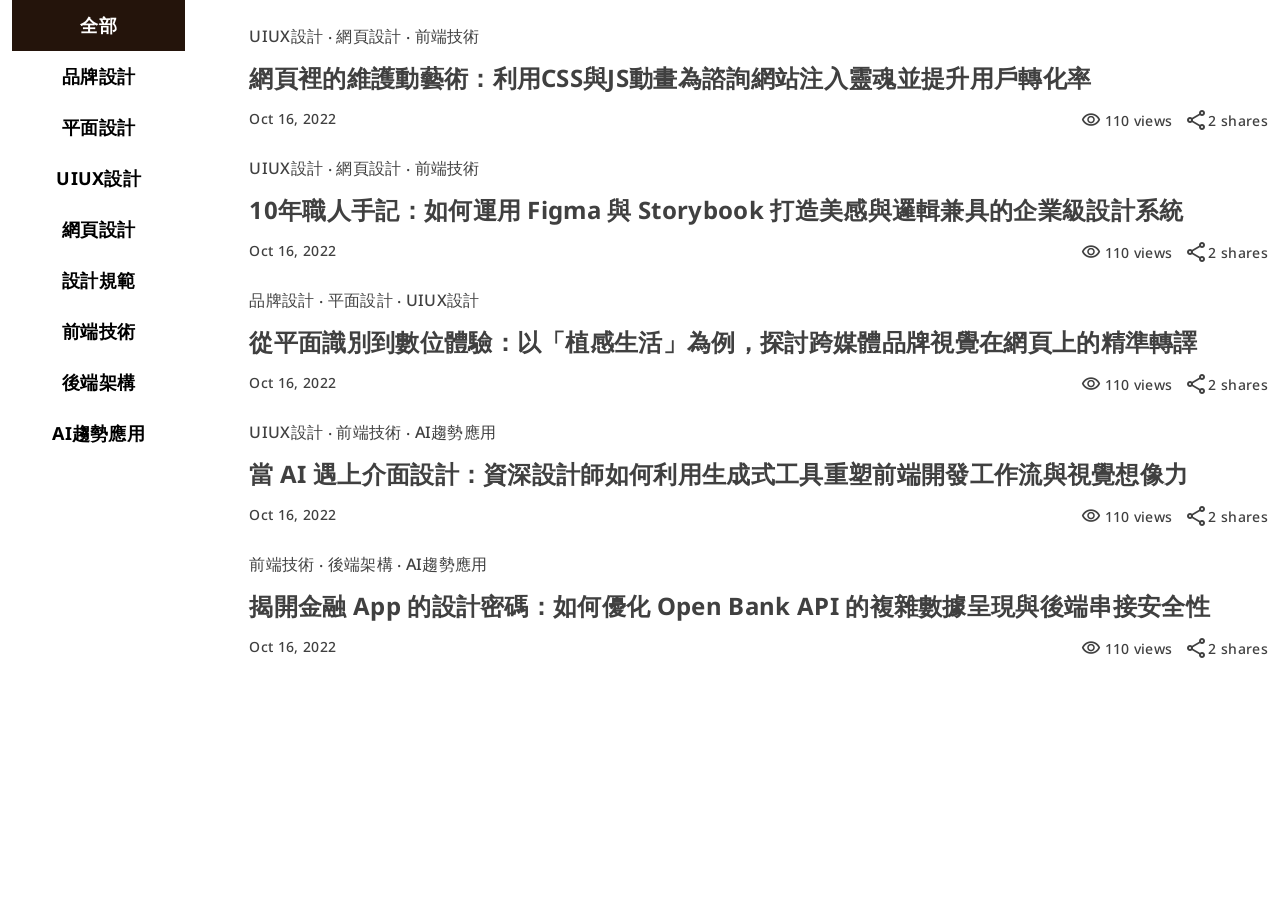
==== blog.html @ 9eb173ce "新增首頁" ====
<!DOCTYPE html>
<html lang="en">

<head>
    <meta charset="UTF-8">
    <meta name="viewport" content="width=device-width, initial-scale=1.0">
    <title>Document</title>
    <link rel="preconnect" href="https://fonts.googleapis.com">
    <link rel="preconnect" href="https://fonts.gstatic.com" crossorigin>
    <link href="https://fonts.googleapis.com/css2?family=Noto+Sans:ital,wght@0,100..900;1,100..900&display=swap"
        rel="stylesheet">
    <link rel="stylesheet"
        href="https://fonts.googleapis.com/css2?family=Material+Symbols+Outlined:opsz,wght,FILL,GRAD@20..48,100..700,0..1,-50..200" />

    <link rel="stylesheet" href="css/reset.css">
    <link rel="stylesheet" href="css/base.css">
    <link rel="stylesheet" href="css/blog.css">
</head>

<body>
    <div class="container">
        <div class="d-flex gap-24">
            <!-- 導覽列 -->
            <div class="col-2">
                <nav class="pr-16">
                    <ul class="heading-xxs">
                        <li class="tab-item active"><a class="tab-link" href="#">全部</a></li>
                        <li class="tab-item"><a class="tab-link" href="#">品牌設計</a></li>
                        <li class="tab-item"><a class="tab-link" href="#">平面設計</a></li>
                        <li class="tab-item"><a class="tab-link" href="#">UIUX設計</a></li>
                        <li class="tab-item"><a class="tab-link" href="#">網頁設計</a></li>
                        <li class="tab-item"><a class="tab-link" href="#">設計規範</a></li>
                        <li class="tab-item"><a class="tab-link" href="#">前端技術</a></li>
                        <li class="tab-item"><a class="tab-link" href="#">後端架構</a></li>
                        <li class="tab-item"><a class="tab-link" href="#">AI趨勢應用</a></li>
                    </ul>
                </nav>
            </div>
            <!--  -->
            <div class="col-10">
                <ul>
                    <li>
                        <a href="#" class="d-flex gap-24 mt-24">
                            <div class="card-pic">
                                <img src="https://github.com/hexschool/2022-web-layout-training/blob/main/2026-web-camp/blog_1.png?raw=true"
                                    alt="">
                            </div>
                            <div class="card-content">
                                <p class="paragraph-md">
                                    <span>UIUX設計</span>
                                    <span>‧</span>
                                    <span>網頁設計</span>
                                    <span>‧</span>
                                    <span>前端技術</span>
                                </p>
                                <h2 class="heading-sm">
                                    網頁裡的維護動藝術：利用CSS與JS動畫為諮詢網站注入靈魂並提升用戶轉化率
                                </h2>
                                <div class="d-flex paragraph-sm">
                                    <time datetime="2022-10-16">Oct 16, 2022</time>
                                    <div class="d-flex ml-auto gap-12">
                                        <!-- visbility icon -->
                                        <div class="d-flex align-items-center">
                                            <span class="material-symbols-outlined text-20 mr-4">
                                                visibility
                                            </span>
                                            <span>110 views</span>
                                        </div>
                                        <!-- share icon -->
                                        <div class="d-flex align-items-center">
                                            <span class="material-symbols-outlined">
                                                share
                                            </span>
                                            <span>2 shares</span>
                                        </div>
                                    </div>
                                </div>

                            </div>
                        </a>
                    </li>
                    <li>
                        <a href="#" class="d-flex gap-24 mt-24">
                            <div class="card-pic">
                                <img src="https://github.com/hexschool/2022-web-layout-training/blob/main/2026-web-camp/blog_2.png?raw=true"
                                    alt="">
                            </div>
                            <div class="card-content">
                                <p class="paragraph-md">
                                    <span>UIUX設計</span>
                                    <span>‧</span>
                                    <span>網頁設計</span>
                                    <span>‧</span>
                                    <span>前端技術</span>
                                </p>
                                <h2 class="heading-sm">
                                    10年職人手記：如何運用 Figma 與 Storybook 打造美感與邏輯兼具的企業級設計系統
                                </h2>
                                <div class="d-flex paragraph-sm">
                                    <time datetime="2022-10-16">Oct 16, 2022</time>
                                    <div class="d-flex ml-auto gap-12">
                                        <!-- visbility icon -->
                                        <div class="d-flex align-items-center">
                                            <span class="material-symbols-outlined text-20 mr-4">
                                                visibility
                                            </span>
                                            <span>110 views</span>
                                        </div>
                                        <!-- share icon -->
                                        <div class="d-flex align-items-center">
                                            <span class="material-symbols-outlined">
                                                share
                                            </span>
                                            <span>2 shares</span>
                                        </div>
                                    </div>
                                </div>

                            </div>
                        </a>
                    </li>
                    <li>
                        <a href="#" class="d-flex gap-24 mt-24">
                            <div class="card-pic">
                                <img src="https://github.com/hexschool/2022-web-layout-training/blob/main/2026-web-camp/blog_3.png?raw=true" alt="">
                            </div>
                            <div class="card-content">
                                <p class="paragraph-md">
                                    <span>品牌設計</span>
                                    <span>‧</span>
                                    <span>平面設計</span>
                                    <span>‧</span>
                                    <span>UIUX設計</span>
                                </p>
                                <h2 class="heading-sm">
                                    從平面識別到數位體驗：以「植感生活」為例，探討跨媒體品牌視覺在網頁上的精準轉譯
                                </h2>
                                <div class="d-flex paragraph-sm">
                                    <time datetime="2022-10-16">Oct 16, 2022</time>
                                    <div class="d-flex ml-auto gap-12">
                                        <!-- visbility icon -->
                                        <div class="d-flex align-items-center">
                                            <span class="material-symbols-outlined text-20 mr-4">
                                                visibility
                                            </span>
                                            <span>110 views</span>
                                        </div>
                                        <!-- share icon -->
                                        <div class="d-flex align-items-center">
                                            <span class="material-symbols-outlined">
                                                share
                                            </span>
                                            <span>2 shares</span>
                                        </div>
                                    </div>
                                </div>

                            </div>
                        </a>
                    </li>
                    <li>
                        <a href="#" class="d-flex gap-24 mt-24">
                            <div class="card-pic">
                                <img src="https://github.com/hexschool/2022-web-layout-training/blob/main/2026-web-camp/blog_4.png?raw=true" alt="">
                            </div>
                            <div class="card-content">
                                <p class="paragraph-md">
                                    <span>UIUX設計</span>
                                    <span>‧</span>
                                    <span>前端技術</span>
                                    <span>‧</span>
                                    <span>AI趨勢應用</span>
                                </p>
                                <h2 class="heading-sm">
                                    當 AI 遇上介面設計：資深設計師如何利用生成式工具重塑前端開發工作流與視覺想像力
                                </h2>
                                <div class="d-flex paragraph-sm">
                                    <time datetime="2022-10-16">Oct 16, 2022</time>
                                    <div class="d-flex ml-auto gap-12">
                                        <!-- visbility icon -->
                                        <div class="d-flex align-items-center">
                                            <span class="material-symbols-outlined text-20 mr-4">
                                                visibility
                                            </span>
                                            <span>110 views</span>
                                        </div>
                                        <!-- share icon -->
                                        <div class="d-flex align-items-center">
                                            <span class="material-symbols-outlined">
                                                share
                                            </span>
                                            <span>2 shares</span>
                                        </div>
                                    </div>
                                </div>

                            </div>
                        </a>
                    </li>
                    <li>
                        <a href="#" class="d-flex gap-24 mt-24">
                            <div class="card-pic">
                                <img src="https://github.com/hexschool/2022-web-layout-training/blob/main/2026-web-camp/blog_5.png?raw=true" alt="">
                            </div>
                            <div class="card-content">
                                <p class="paragraph-md">
                                    <span>前端技術</span>
                                    <span>‧</span>
                                    <span>後端架構</span>
                                    <span>‧</span>
                                    <span>AI趨勢應用</span>
                                </p>
                                <h2 class="heading-sm">
                                    揭開金融 App 的設計密碼：如何優化 Open Bank API 的複雜數據呈現與後端串接安全性
                                </h2>
                                <div class="d-flex paragraph-sm">
                                    <time datetime="2022-10-16">Oct 16, 2022</time>
                                    <div class="d-flex ml-auto gap-12">
                                        <!-- visbility icon -->
                                        <div class="d-flex align-items-center">
                                            <span class="material-symbols-outlined text-20 mr-4">
                                                visibility
                                            </span>
                                            <span>110 views</span>
                                        </div>
                                        <!-- share icon -->
                                        <div class="d-flex align-items-center">
                                            <span class="material-symbols-outlined">
                                                share
                                            </span>
                                            <span>2 shares</span>
                                        </div>
                                    </div>
                                </div>

                            </div>
                        </a>
                    </li>
                </ul>
            </div>
        </div>
    </div>
</body>

</html>
---- css/base.css ----
/* 載入字形 */
@import url("https://fonts.googleapis.com/css2?family=Noto+Sans:ital,wght@0,100..900;1,100..900&display=swap");

/* 設定設計稿色票變數 */
:root {
  /* Primary */
  --color-primary-50: #fdf7f1;
  --color-primary-100: #fde6cf;
  --color-primary-500: #f5b87b;
  --color-primary-900: #24140b;

  /* Neutral */
  --color-neutral-0: #ffffff;
  --color-neutral-500: #737373;
  --color-neutral-700: #404040;
  --color-neutral-900: #1e1e1e;

  /* Dark */
  --color-dark-40a: rgba(0, 0, 0, 0.4);
  --color-dark-60a: rgba(0, 0, 0, 0.6);

  --column: 12;
  --gutter: 24px;
}

/* 全域通用設定 */
*,
*::before,
*::after {
  box-sizing: border-box;
  /* outline: 1px solid red; */
  /* !!!!!!!!!!!!!!! */
}

body {
  line-height: 1.5;
  letter-spacing: 0.02em;
  font-family: "Noto Sans", sans-serif;
}

button,
input,
textarea {
  font: inherit;
  color: inherit;
  letter-spacing: inherit;
  background-color: transparent;
  border: none;
}

textarea {
  resize: none;
}

img {
  vertical-align: middle;
  max-width: 100%;
}

a {
  display: block;
  text-decoration: none;
  color: inherit;
  /* 繼承父層顏色 */
}


/* google icon 預設設定 */

.material-symbols-outlined {
  font-variation-settings: "FILL" 0, "wght" 400, "GRAD" 0, "opsz" 24;
  font-size: 24px;
  display: block;
}


/* 設計稿字型 class 設定 */
/* ----------- */

/* Display - font-weight: 700 */
.display-1 {
  font-size: 300px;
  font-weight: 700;
  line-height: 1.2;
}

.display-2 {
  font-size: 160px;
  font-weight: 700;
  line-height: 1.2;
}

/* Heading - font-weight: 700 */
.heading-xxxl {
  /* font-size: 80px; */
  font-size: 80px;
  font-weight: 700;
  line-height: 1.2;
}

.heading-xxl {
  font-size: 48px;
  font-weight: 700;
  line-height: 1.2;
}

.heading-xl {
  font-size: 40px;
  font-weight: 700;
  line-height: 1.2;
}

.heading-lg {
  font-size: 32px;
  font-weight: 700;
}

.heading-md {
  font-size: 28px;
  font-weight: 700;
}

.heading-sm {
  font-size: 24px;
  font-weight: 700;
}

.heading-xs {
  font-size: 20px;
  font-weight: 700;
}

.heading-xxs {
  font-size: 18px;
  font-weight: 700;
}

.heading-xxxs {
  font-size: 16px;
  font-weight: 700;
}

.heading-xxxxs {
  font-size: 14px;
  font-weight: 700;
}

/* Label - font-weight: 500 */
.label-md {
  font-size: 16px;
  font-weight: 500;
}

.label-sm {
  font-size: 14px;
  font-weight: 500;
}

.label-xs {
  font-size: 13px;
  font-weight: 500;
}

/* Paragraph - font-weight: 500 */
.paragraph-md {
  font-size: 16px;
  font-weight: 500;
}

.paragraph-sm {
  font-size: 14px;
  font-weight: 500;
}

.paragraph-xs {
  font-size: 13px;
  font-weight: 500;
}


/* Functional 操作類 */
.btn-m {
  padding: 12px 24px;
  border-radius: 999px;
  font-size: 16px;
  font-weight: 500;
}

.btn-s {
  padding: 12px 20px;
  border-radius: 999px;
}

/* utility class 通用設定 */
/* ----------- */

.relative {
  position: relative;
}

.d-none {
  display: none;
}

.d-flex {
  display: flex;
}

.d-block {
  display: block;
}

.flex-col {
  flex-direction: column;
}

.flex-wrap {
  flex-wrap: wrap;
}

.flex-1 {
  flex: 1;
}

.align-items-center {
  align-items: center;
}

.justify-content-center {
  justify-content: center;
}

.gap-8 {
  gap: 8px;
}

.gap-12 {
  gap: 12px;
}

.gap-10 {
  gap: 10px;
}

.gap-24 {
  gap: 24px;
}

.gap-60 {
  gap: 60px;
}

.w-full {
  width: 100%;
}

.h-full {
  height: 100%;
}

.min-w-0 {
  min-width: 0;
}

.min-h-0 {
  min-height: 0;
}

.overflow-x-auto {
  overflow-x: auto;
}

.ml-auto {
  margin-left: auto;
}

.mr-4 {
  margin-right: 4px;
}

.mr-24 {
  margin-right: 24px;
}

.mt-12 {
  margin-top: 12px;
}

.mt-24 {
  margin-top: 24px;
}

.mb-4 {
  margin-bottom: 4px;
}

.mb-12 {
  margin-bottom: 12px;
}

.mb-24 {
  margin-bottom: 24px;
}

.mb-60 {
  margin-bottom: 60px;
}

.mb-92 {
  margin-bottom: 92px;
}

.m-auto {
  margin: auto;
}

.pl-28 {
  padding-left: 28px;
}

.pr-16 {
  padding-right: 16px;
}

.pb-12 {
  padding-bottom: 12px;
}

.px-12 {
  padding-left: 12px;
  padding-right: 12px;
}

.px-24 {
  padding-left: 24px;
  padding-right: 24px;
}

.px-32 {
  padding-left: 32px;
  padding-right: 32px;
}

.px-40 {
  padding-left: 40px;
  padding-right: 40px;
}

.py-4 {
  padding-top: 4px;
  padding-bottom: 4px;
}

.py-12 {
  padding-top: 12px;
  padding-bottom: 12px;
}

.py-20 {
  padding-top: 20px;
  padding-bottom: 20px;
}

.py-28 {
  padding-top: 28px;
  padding-bottom: 28px;
}

.py-80 {
  padding-top: 80px;
  padding-bottom: 80px;
}

.p-8 {
  padding: 8px;
}

.p-12 {
  padding: 12px;
}

.p-24 {
  padding: 24px;
}

.p-40 {
  padding: 40px;
}

.bg-neutral-0 {
  background-color: var(--color-neutral-0);
}

.bg-neutral-700 {
  background-color: var(--color-neutral-700);
}

.bg-primary-50 {
  background-color: var(--color-primary-50);
}

.bg-primary-900 {
  background-color: var(--color-primary-900);
}

.bg-transparent {
  background-color: transparent;
}

.text-neutral-0 {
  color: var(--color-neutral-0);
}

.text-neutral-700 {
  color: var(--color-neutral-700);
}

.text-20 {
  font-size: 20px;
}

.text-24 {
  font-size: 24px;
}

.text-center {
  text-align: center;
}

.bg-cover-center {
  background-repeat: no-repeat;
  background-size: cover;
  background-position: center;
}

.rounded-40 {
  border-radius: 40px;
}

.rounded-circle {
  border-radius: 999px;
}

.btn-outline {
  border: 1px solid currentColor;
}

.focus-outline-0:focus-visible {
  outline: 0;
}

.line-height-1 {
  line-height: 1;
}

/* 隱藏捲軸寬度 */
.hide-scrollbar {
  scrollbar-width: none;

  &::-webkit-scrollbar {
    display: none;
    /* Safari 專用 */
  }
}

.z-1 {
  z-index: 1;
}

.object-fit-cover {
  width: 100%;
  height: 100%;
  object-fit: cover;
}

/* container 設定 */

.container {
  max-width: 1320px;
  padding: 0px 12px;
  margin: auto;
}

/* helper 設定 */
.sticky-top {
  position: sticky;
  top: 0;
  left: 0;
  z-index: 999;
}


/* 格線系統設定 */
/* 網格欄寬計算公式：(容器寬度 - 所有 gutter) / 總欄數 * 佔用欄數 + 欄內 gutter */
/* gutter 總寬 = 24px * 11（12欄之間共 11 個間距） */

.col-2 {
  --span: 2;
  --gap-count: calc(var(--span) - 1);
  width: calc((100% - var(--gutter) * (var(--column) - 1)) / var(--column) * var(--span) + var(--gutter) * (var(--gap-count)));
}

.col-3 {
  --span: 3;
  --gap-count: calc(var(--span) - 1);
  width: calc((100% - var(--gutter) * (var(--column) - 1)) / var(--column) * var(--span) + var(--gutter) * (var(--gap-count)));
}

.col-4 {
  --span: 4;
  --gap-count: calc(var(--span) - 1);
  width: calc((100% - var(--gutter) * (var(--column) - 1)) / var(--column) * var(--span) + var(--gutter) * (var(--gap-count)));
}

.col-5 {
  --span: 5;
  --gap-count: calc(var(--span) - 1);
  width: calc((100% - var(--gutter) * (var(--column) - 1)) / var(--column) * var(--span) + var(--gutter) * (var(--gap-count)));
}

.col-7 {
  --span: 7;
  --gap-count: calc(var(--span) - 1);
  width: calc((100% - var(--gutter) * (var(--column) - 1)) / var(--column) * var(--span) + var(--gutter) * (var(--gap-count)));
}

.col-8 {
  --span: 8;
  --gap-count: calc(var(--span) - 1);
  width: calc((100% - var(--gutter) * (var(--column) - 1)) / var(--column) * var(--span) + var(--gutter) * (var(--gap-count)));
}

.col-10 {
  --span: 10;
  --gap-count: calc(var(--span) - 1);
  width: calc((100% - var(--gutter) * (var(--column) - 1)) / var(--column) * var(--span) + var(--gutter) * (var(--gap-count)));
}

.col-12 {
  --span: 12;
  --gap-count: calc(var(--span) - 1);
  width: calc((100% - var(--gutter) * (var(--column) - 1)) / var(--column) * var(--span) + var(--gutter) * (var(--gap-count)));
}

@media (max-width: 992px) {
  .d-md-none {
    display: none;
  }

  .d-md-block {
    display: block;
  }

  .flex-md-col {
    flex-direction: column;
  }

  .flex-none {
    flex: none;
  }

  .gap-md-0 {
    gap: 0;
  }

  .order-md-1 {
    order: 1;
  }

  .order-md-2 {
    order: 2;
  }

  .w-md-full {
    width: 100%;
  }

  .col-md-12 {
    width: 100%;
  }

  .heading-mobile-xxxxs {
    font-size: 14px;
    font-weight: 700;
    line-height: 1.5;
  }

  .heading-mobile-sm {
    font-size: 24px;
    font-weight: 700;
    line-height: 1.5;
  }

  .heading-mobile-xl {
    font-size: 48px;
    font-weight: 700;
    line-height: 1.2;
  }

  .label-mobile-sm {
    font-size: 14px;
    font-weight: 500;
  }

  .paragraph-mobile-sm {
    font-size: 14px;
    font-weight: 500;
  }

  .mb-md-0 {
    margin-bottom: 0px;
  }

  .mb-md-12 {
    margin-bottom: 12px;
  }

  .mb-md-24 {
    margin-bottom: 24px;
  }

  .mb-md-32 {
    margin-bottom: 32px;
  }

  .mr-md-12 {
    margin-right: 12px;
  }

  .mx-md--12 {
    margin-left: -12px;
    margin-right: -12px;
  }

  .pb-md-16 {
    padding-bottom: 16px;
  }

  .px-md-16 {
    padding-left: 16px;
    padding-right: 16px;
  }

  .py-md-8 {
    padding-top: 8px;
    padding-bottom: 8px;
  }

  .py-md-24 {
    padding-top: 24px;
    padding-bottom: 24px;
  }

  .py-md-40 {
    padding-top: 40px;
    padding-bottom: 40px;
  }

  .p-md-24 {
    padding: 24px;
  }

  .btn-md-s {
    padding: 12px 20px;
    border-radius: 999px;
  }

  .overflow-x-auto {
    overflow-x: auto;
  }
}
---- css/blog.css ----
.tab-item{
    text-align: center;
    color: var(--color-primary-700)#fff;
}

.tab-item.active, .tab-item:hover{
    background-color: var(--color-primary-900);
    color: var(--color-neutral-0);
}

.tab-link{
    display: block;
    padding: 12px 0;
}

.card-content{
    display: flex;
    flex-direction: column;
    gap: 12px;
    margin: auto 0;
    flex: 1;
    color: var(--color-neutral-700);
}
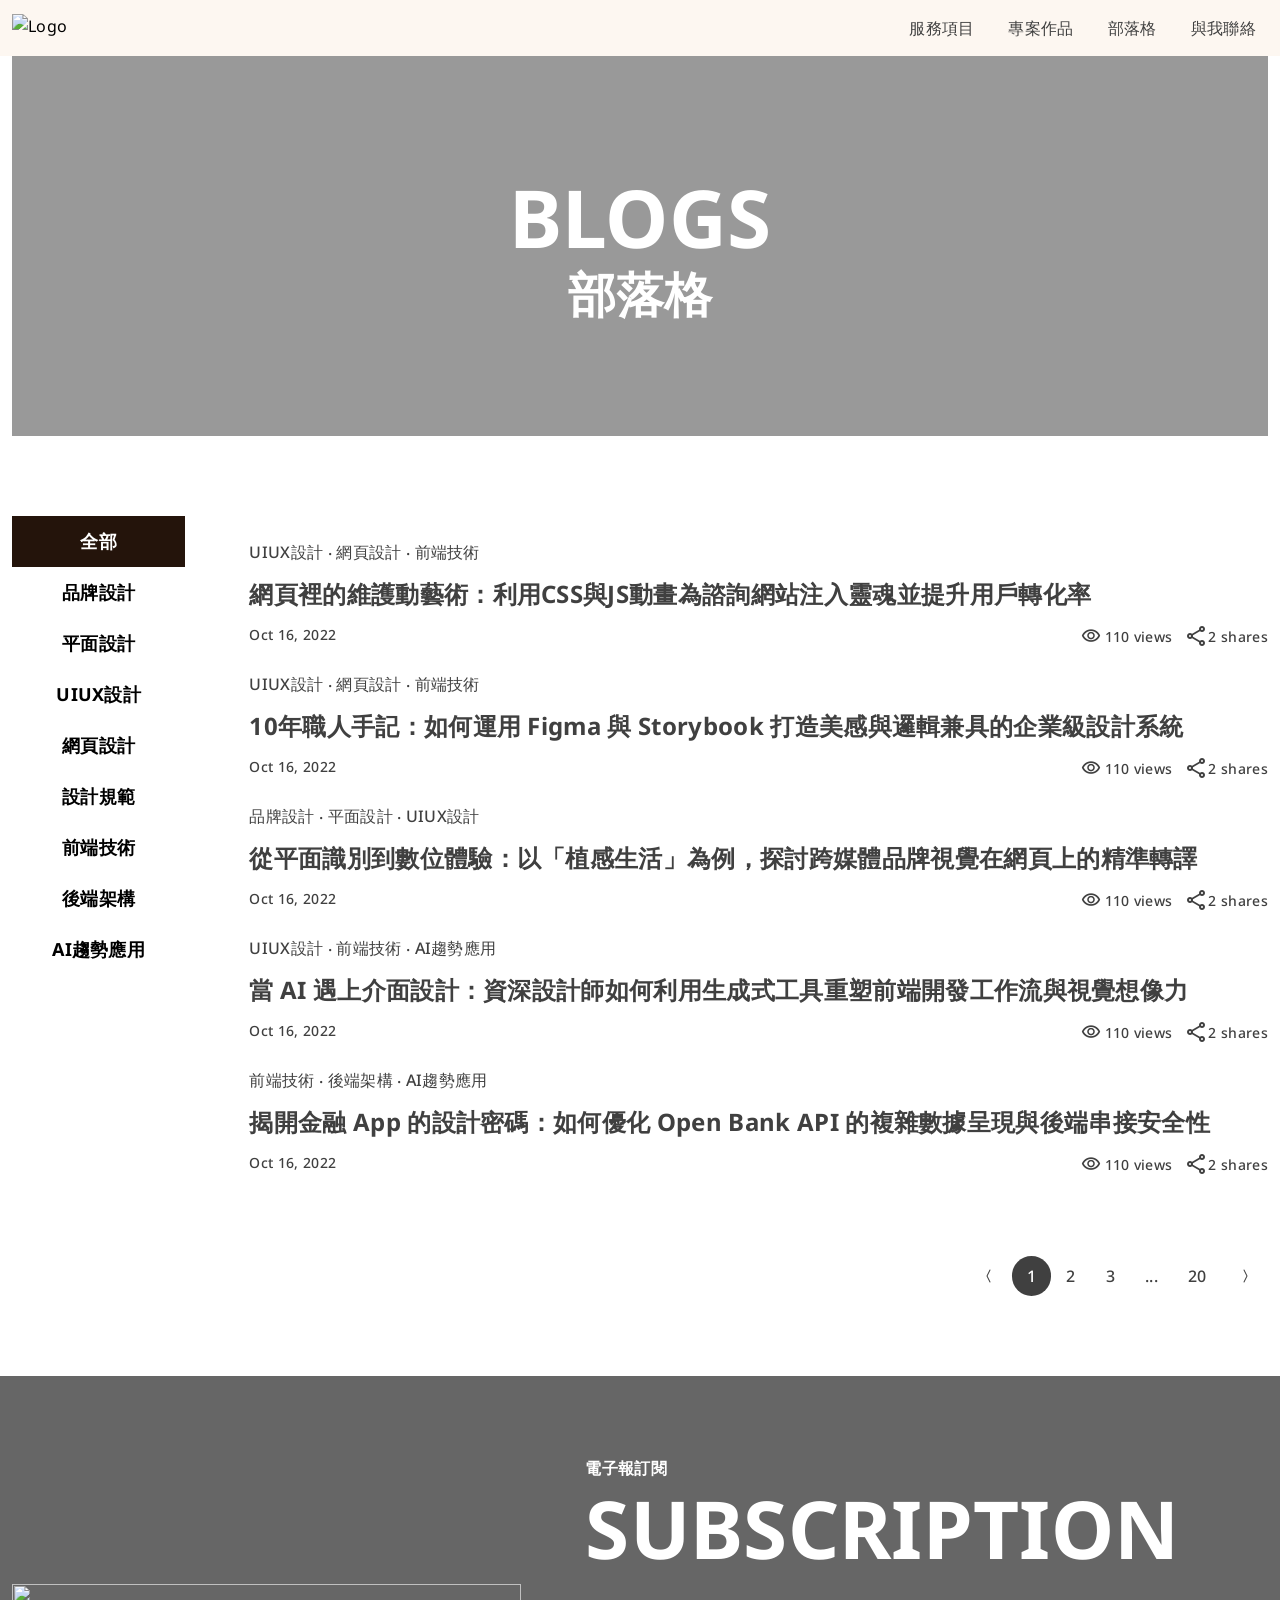
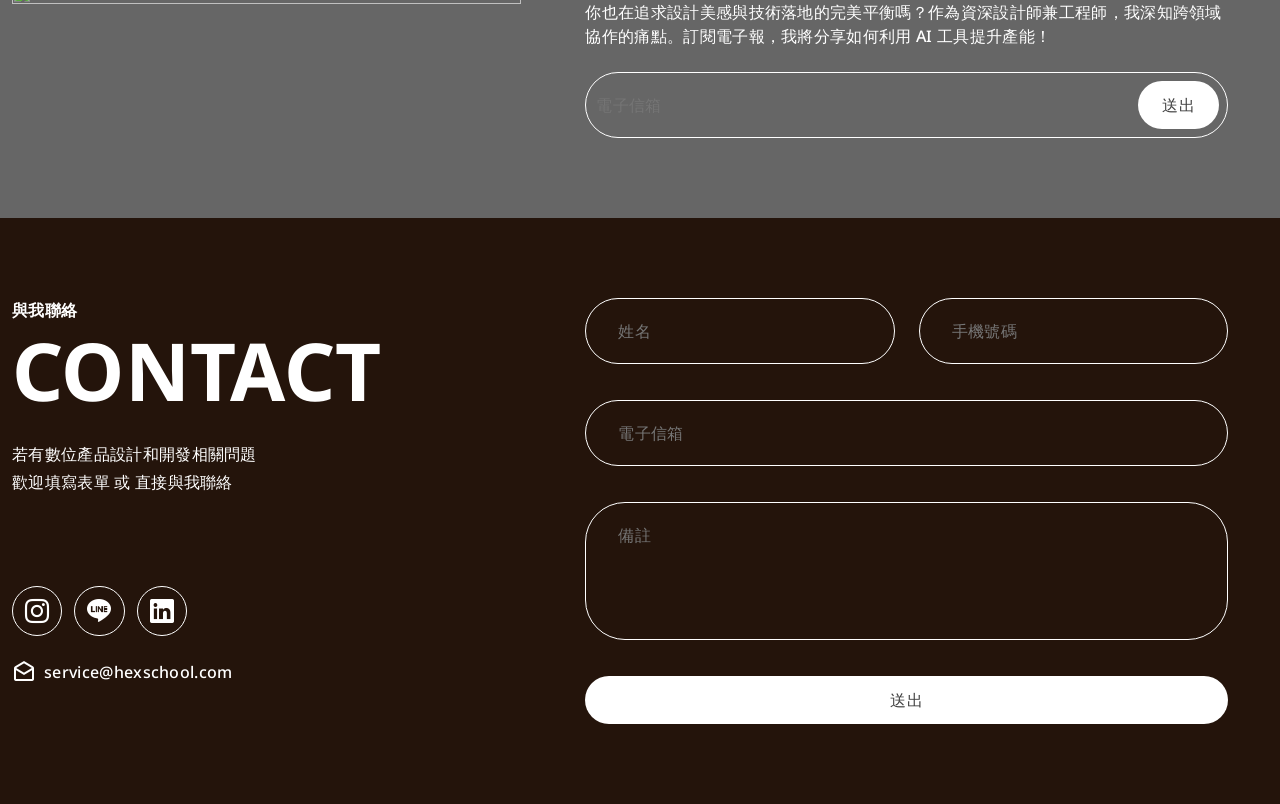
==== commit 1ff0b414: "首頁RWD修正，BLOG頁補完" ====
--- a/blog.html
+++ b/blog.html
@@ -11,6 +11,7 @@
         rel="stylesheet">
     <link rel="stylesheet"
         href="https://fonts.googleapis.com/css2?family=Material+Symbols+Outlined:opsz,wght,FILL,GRAD@20..48,100..700,0..1,-50..200" />
+    <link rel="stylesheet" href="https://cdn.jsdelivr.net/npm/bootstrap-icons@1.13.1/font/bootstrap-icons.min.css">
 
     <link rel="stylesheet" href="css/reset.css">
     <link rel="stylesheet" href="css/base.css">
@@ -18,228 +19,390 @@
 </head>
 
 <body>
-    <div class="container">
-        <div class="d-flex gap-24">
-            <!-- 導覽列 -->
-            <div class="col-2">
-                <nav class="pr-16">
-                    <ul class="heading-xxs">
-                        <li class="tab-item active"><a class="tab-link" href="#">全部</a></li>
-                        <li class="tab-item"><a class="tab-link" href="#">品牌設計</a></li>
-                        <li class="tab-item"><a class="tab-link" href="#">平面設計</a></li>
-                        <li class="tab-item"><a class="tab-link" href="#">UIUX設計</a></li>
-                        <li class="tab-item"><a class="tab-link" href="#">網頁設計</a></li>
-                        <li class="tab-item"><a class="tab-link" href="#">設計規範</a></li>
-                        <li class="tab-item"><a class="tab-link" href="#">前端技術</a></li>
-                        <li class="tab-item"><a class="tab-link" href="#">後端架構</a></li>
-                        <li class="tab-item"><a class="tab-link" href="#">AI趨勢應用</a></li>
+
+    <!-- 頁首 -->
+    <header class="bg-primary-50 z-1 sticky-top w-md-full">
+        <nav>
+            <div class="container">
+                <div class="d-flex col-12 gap-10 py-12 py-md-8">
+                    <a href="#">
+                        <picture>
+                            <source media="(max-width: 992px)"
+                                srcset="https://raw.githubusercontent.com/hexschool/2022-web-layout-training/0163848842b749c38a767e05caabbbd18d2f6dc9/2026-web-camp/device-mobile.svg">
+                            <img src="https://raw.githubusercontent.com/hexschool/2022-web-layout-training/0163848842b749c38a767e05caabbbd18d2f6dc9/2026-web-camp/device-pc.svg"
+                                alt="Logo">
+                        </picture>
+
+                    </a>
+
+                    <!-- 行動版選單按鍵 -->
+                    <button type="button" class="nav-toggle d-none d-md-block ml-auto px-12 py-12">
+                        <span class="material-symbols-outlined">menu</span>
+                    </button>
+                    <ul
+                        class="nav-list d-flex align-items-center label-md label-mobile-sm gap-10 ml-auto text-neutral-700 ">
+                        <li class="nav-item w-md-full"><a href="#" class="px-12 py-4 nav-link">服務項目</a></li>
+                        <li class="nav-item w-md-full"><a href="#" class="px-12 py-4 nav-link">專案作品</a></li>
+                        <li class="nav-item w-md-full"><a href="#" class="px-12 py-4 nav-link">部落格</a></li>
+                        <li class="nav-item w-md-full"><a href="#" class="px-12 py-4 nav-link">與我聯絡</a></li>
                     </ul>
-                </nav>
-            </div>
-            <!--  -->
-            <div class="col-10">
-                <ul>
-                    <li>
-                        <a href="#" class="d-flex gap-24 mt-24">
-                            <div class="card-pic">
-                                <img src="https://github.com/hexschool/2022-web-layout-training/blob/main/2026-web-camp/blog_1.png?raw=true"
-                                    alt="">
-                            </div>
-                            <div class="card-content">
-                                <p class="paragraph-md">
-                                    <span>UIUX設計</span>
-                                    <span>‧</span>
-                                    <span>網頁設計</span>
-                                    <span>‧</span>
-                                    <span>前端技術</span>
-                                </p>
-                                <h2 class="heading-sm">
-                                    網頁裡的維護動藝術：利用CSS與JS動畫為諮詢網站注入靈魂並提升用戶轉化率
-                                </h2>
-                                <div class="d-flex paragraph-sm">
-                                    <time datetime="2022-10-16">Oct 16, 2022</time>
-                                    <div class="d-flex ml-auto gap-12">
-                                        <!-- visbility icon -->
-                                        <div class="d-flex align-items-center">
-                                            <span class="material-symbols-outlined text-20 mr-4">
-                                                visibility
-                                            </span>
-                                            <span>110 views</span>
-                                        </div>
-                                        <!-- share icon -->
-                                        <div class="d-flex align-items-center">
-                                            <span class="material-symbols-outlined">
-                                                share
-                                            </span>
-                                            <span>2 shares</span>
+                </div>
+            </div>
+
+        </nav>
+    </header>
+
+    <section>
+        <div class="container">
+            <div class="banner bg-cover-center d-flex mb-80 relative">
+                <h2 class="m-auto relative">
+                    <span class="d-block heading-xxxl text-neutral-0 text-center">BLOGS</span>
+                    <span class="d-block heading-xxl text-neutral-0 text-center">部落格</span>
+                </h2>
+            </div>
+
+
+        </div>
+    </section>
+
+    <section>
+        <div class="container">
+            <div class="d-flex flex-md-col gap-24 mb-80">
+                <!-- 導覽列 -->
+                <div class="hide-scrollbar col-2 col-md-12 overflow-x-auto">
+                    <nav class="pr-16">
+                        <ul class="heading-xxs d-md-flex">
+                            <li class="tab-item active"><a class="d-block py-12 py-md-8 px-md-12 min-w-content"
+                                    href="#">全部</a></li>
+                            <li class="tab-item"><a class="d-block py-12 py-md-8 px-md-12 min-w-content"
+                                    href="#">品牌設計</a></li>
+                            <li class="tab-item"><a class="d-block py-12 py-md-8 px-md-12 min-w-content"
+                                    href="#">平面設計</a></li>
+                            <li class="tab-item"><a class="d-block py-12 py-md-8 px-md-12 min-w-content"
+                                    href="#">UIUX設計</a></li>
+                            <li class="tab-item"><a class="d-block py-12 py-md-8 px-md-12 min-w-content"
+                                    href="#">網頁設計</a></li>
+                            <li class="tab-item"><a class="d-block py-12 py-md-8 px-md-12 min-w-content"
+                                    href="#">設計規範</a></li>
+                            <li class="tab-item"><a class="d-block py-12 py-md-8 px-md-12 min-w-content"
+                                    href="#">前端技術</a></li>
+                            <li class="tab-item"><a class="d-block py-12 py-md-8 px-md-12 min-w-content"
+                                    href="#">後端架構</a></li>
+                            <li class="tab-item"><a class="d-block py-12 py-md-8 px-md-12 min-w-content"
+                                    href="#">AI趨勢應用</a></li>
+                        </ul>
+                    </nav>
+                </div>
+                <!--  -->
+                <div class="col-10 col-md-12">
+                    <ul>
+                        <li>
+                            <a href="#" class="d-flex flex-md-col gap-24 mt-24">
+                                <div class="card-pic">
+                                    <img src="https://github.com/hexschool/2022-web-layout-training/blob/main/2026-web-camp/blog_1.png?raw=true"
+                                        alt="">
+                                </div>
+                                <div class="card-content">
+                                    <p class="paragraph-md">
+                                        <span>UIUX設計</span>
+                                        <span>‧</span>
+                                        <span>網頁設計</span>
+                                        <span>‧</span>
+                                        <span>前端技術</span>
+                                    </p>
+                                    <h2 class="heading-sm">
+                                        網頁裡的維護動藝術：利用CSS與JS動畫為諮詢網站注入靈魂並提升用戶轉化率
+                                    </h2>
+                                    <div class="d-flex paragraph-sm">
+                                        <time datetime="2022-10-16">Oct 16, 2022</time>
+                                        <div class="d-flex ml-auto gap-12">
+                                            <!-- visbility icon -->
+                                            <div class="d-flex align-items-center">
+                                                <span class="material-symbols-outlined text-20 mr-4">
+                                                    visibility
+                                                </span>
+                                                <span>110 views</span>
+                                            </div>
+                                            <!-- share icon -->
+                                            <div class="d-flex align-items-center">
+                                                <span class="material-symbols-outlined">
+                                                    share
+                                                </span>
+                                                <span>2 shares</span>
+                                            </div>
                                         </div>
                                     </div>
-                                </div>
-
-                            </div>
-                        </a>
-                    </li>
-                    <li>
-                        <a href="#" class="d-flex gap-24 mt-24">
-                            <div class="card-pic">
-                                <img src="https://github.com/hexschool/2022-web-layout-training/blob/main/2026-web-camp/blog_2.png?raw=true"
-                                    alt="">
-                            </div>
-                            <div class="card-content">
-                                <p class="paragraph-md">
-                                    <span>UIUX設計</span>
-                                    <span>‧</span>
-                                    <span>網頁設計</span>
-                                    <span>‧</span>
-                                    <span>前端技術</span>
-                                </p>
-                                <h2 class="heading-sm">
-                                    10年職人手記：如何運用 Figma 與 Storybook 打造美感與邏輯兼具的企業級設計系統
-                                </h2>
-                                <div class="d-flex paragraph-sm">
-                                    <time datetime="2022-10-16">Oct 16, 2022</time>
-                                    <div class="d-flex ml-auto gap-12">
-                                        <!-- visbility icon -->
-                                        <div class="d-flex align-items-center">
-                                            <span class="material-symbols-outlined text-20 mr-4">
-                                                visibility
-                                            </span>
-                                            <span>110 views</span>
-                                        </div>
-                                        <!-- share icon -->
-                                        <div class="d-flex align-items-center">
-                                            <span class="material-symbols-outlined">
-                                                share
-                                            </span>
-                                            <span>2 shares</span>
+
+                                </div>
+                            </a>
+                        </li>
+                        <li>
+                            <a href="#" class="d-flex flex-md-col gap-24 mt-24">
+                                <div class="card-pic">
+                                    <img src="https://github.com/hexschool/2022-web-layout-training/blob/main/2026-web-camp/blog_2.png?raw=true"
+                                        alt="">
+                                </div>
+                                <div class="card-content">
+                                    <p class="paragraph-md">
+                                        <span>UIUX設計</span>
+                                        <span>‧</span>
+                                        <span>網頁設計</span>
+                                        <span>‧</span>
+                                        <span>前端技術</span>
+                                    </p>
+                                    <h2 class="heading-sm">
+                                        10年職人手記：如何運用 Figma 與 Storybook 打造美感與邏輯兼具的企業級設計系統
+                                    </h2>
+                                    <div class="d-flex paragraph-sm">
+                                        <time datetime="2022-10-16">Oct 16, 2022</time>
+                                        <div class="d-flex ml-auto gap-12">
+                                            <!-- visbility icon -->
+                                            <div class="d-flex align-items-center">
+                                                <span class="material-symbols-outlined text-20 mr-4">
+                                                    visibility
+                                                </span>
+                                                <span>110 views</span>
+                                            </div>
+                                            <!-- share icon -->
+                                            <div class="d-flex align-items-center">
+                                                <span class="material-symbols-outlined">
+                                                    share
+                                                </span>
+                                                <span>2 shares</span>
+                                            </div>
                                         </div>
                                     </div>
-                                </div>
-
-                            </div>
-                        </a>
-                    </li>
-                    <li>
-                        <a href="#" class="d-flex gap-24 mt-24">
-                            <div class="card-pic">
-                                <img src="https://github.com/hexschool/2022-web-layout-training/blob/main/2026-web-camp/blog_3.png?raw=true" alt="">
-                            </div>
-                            <div class="card-content">
-                                <p class="paragraph-md">
-                                    <span>品牌設計</span>
-                                    <span>‧</span>
-                                    <span>平面設計</span>
-                                    <span>‧</span>
-                                    <span>UIUX設計</span>
-                                </p>
-                                <h2 class="heading-sm">
-                                    從平面識別到數位體驗：以「植感生活」為例，探討跨媒體品牌視覺在網頁上的精準轉譯
-                                </h2>
-                                <div class="d-flex paragraph-sm">
-                                    <time datetime="2022-10-16">Oct 16, 2022</time>
-                                    <div class="d-flex ml-auto gap-12">
-                                        <!-- visbility icon -->
-                                        <div class="d-flex align-items-center">
-                                            <span class="material-symbols-outlined text-20 mr-4">
-                                                visibility
-                                            </span>
-                                            <span>110 views</span>
-                                        </div>
-                                        <!-- share icon -->
-                                        <div class="d-flex align-items-center">
-                                            <span class="material-symbols-outlined">
-                                                share
-                                            </span>
-                                            <span>2 shares</span>
+
+                                </div>
+                            </a>
+                        </li>
+                        <li>
+                            <a href="#" class="d-flex flex-md-col gap-24 mt-24">
+                                <div class="card-pic">
+                                    <img src="https://github.com/hexschool/2022-web-layout-training/blob/main/2026-web-camp/blog_3.png?raw=true"
+                                        alt="">
+                                </div>
+                                <div class="card-content">
+                                    <p class="paragraph-md">
+                                        <span>品牌設計</span>
+                                        <span>‧</span>
+                                        <span>平面設計</span>
+                                        <span>‧</span>
+                                        <span>UIUX設計</span>
+                                    </p>
+                                    <h2 class="heading-sm">
+                                        從平面識別到數位體驗：以「植感生活」為例，探討跨媒體品牌視覺在網頁上的精準轉譯
+                                    </h2>
+                                    <div class="d-flex paragraph-sm">
+                                        <time datetime="2022-10-16">Oct 16, 2022</time>
+                                        <div class="d-flex ml-auto gap-12">
+                                            <!-- visbility icon -->
+                                            <div class="d-flex align-items-center">
+                                                <span class="material-symbols-outlined text-20 mr-4">
+                                                    visibility
+                                                </span>
+                                                <span>110 views</span>
+                                            </div>
+                                            <!-- share icon -->
+                                            <div class="d-flex align-items-center">
+                                                <span class="material-symbols-outlined">
+                                                    share
+                                                </span>
+                                                <span>2 shares</span>
+                                            </div>
                                         </div>
                                     </div>
-                                </div>
-
-                            </div>
-                        </a>
-                    </li>
-                    <li>
-                        <a href="#" class="d-flex gap-24 mt-24">
-                            <div class="card-pic">
-                                <img src="https://github.com/hexschool/2022-web-layout-training/blob/main/2026-web-camp/blog_4.png?raw=true" alt="">
-                            </div>
-                            <div class="card-content">
-                                <p class="paragraph-md">
-                                    <span>UIUX設計</span>
-                                    <span>‧</span>
-                                    <span>前端技術</span>
-                                    <span>‧</span>
-                                    <span>AI趨勢應用</span>
-                                </p>
-                                <h2 class="heading-sm">
-                                    當 AI 遇上介面設計：資深設計師如何利用生成式工具重塑前端開發工作流與視覺想像力
-                                </h2>
-                                <div class="d-flex paragraph-sm">
-                                    <time datetime="2022-10-16">Oct 16, 2022</time>
-                                    <div class="d-flex ml-auto gap-12">
-                                        <!-- visbility icon -->
-                                        <div class="d-flex align-items-center">
-                                            <span class="material-symbols-outlined text-20 mr-4">
-                                                visibility
-                                            </span>
-                                            <span>110 views</span>
-                                        </div>
-                                        <!-- share icon -->
-                                        <div class="d-flex align-items-center">
-                                            <span class="material-symbols-outlined">
-                                                share
-                                            </span>
-                                            <span>2 shares</span>
+
+                                </div>
+                            </a>
+                        </li>
+                        <li>
+                            <a href="#" class="d-flex flex-md-col gap-24 mt-24">
+                                <div class="card-pic">
+                                    <img src="https://github.com/hexschool/2022-web-layout-training/blob/main/2026-web-camp/blog_4.png?raw=true"
+                                        alt="">
+                                </div>
+                                <div class="card-content">
+                                    <p class="paragraph-md">
+                                        <span>UIUX設計</span>
+                                        <span>‧</span>
+                                        <span>前端技術</span>
+                                        <span>‧</span>
+                                        <span>AI趨勢應用</span>
+                                    </p>
+                                    <h2 class="heading-sm">
+                                        當 AI 遇上介面設計：資深設計師如何利用生成式工具重塑前端開發工作流與視覺想像力
+                                    </h2>
+                                    <div class="d-flex paragraph-sm">
+                                        <time datetime="2022-10-16">Oct 16, 2022</time>
+                                        <div class="d-flex ml-auto gap-12">
+                                            <!-- visbility icon -->
+                                            <div class="d-flex align-items-center">
+                                                <span class="material-symbols-outlined text-20 mr-4">
+                                                    visibility
+                                                </span>
+                                                <span>110 views</span>
+                                            </div>
+                                            <!-- share icon -->
+                                            <div class="d-flex align-items-center">
+                                                <span class="material-symbols-outlined">
+                                                    share
+                                                </span>
+                                                <span>2 shares</span>
+                                            </div>
                                         </div>
                                     </div>
-                                </div>
-
-                            </div>
-                        </a>
-                    </li>
-                    <li>
-                        <a href="#" class="d-flex gap-24 mt-24">
-                            <div class="card-pic">
-                                <img src="https://github.com/hexschool/2022-web-layout-training/blob/main/2026-web-camp/blog_5.png?raw=true" alt="">
-                            </div>
-                            <div class="card-content">
-                                <p class="paragraph-md">
-                                    <span>前端技術</span>
-                                    <span>‧</span>
-                                    <span>後端架構</span>
-                                    <span>‧</span>
-                                    <span>AI趨勢應用</span>
-                                </p>
-                                <h2 class="heading-sm">
-                                    揭開金融 App 的設計密碼：如何優化 Open Bank API 的複雜數據呈現與後端串接安全性
-                                </h2>
-                                <div class="d-flex paragraph-sm">
-                                    <time datetime="2022-10-16">Oct 16, 2022</time>
-                                    <div class="d-flex ml-auto gap-12">
-                                        <!-- visbility icon -->
-                                        <div class="d-flex align-items-center">
-                                            <span class="material-symbols-outlined text-20 mr-4">
-                                                visibility
-                                            </span>
-                                            <span>110 views</span>
-                                        </div>
-                                        <!-- share icon -->
-                                        <div class="d-flex align-items-center">
-                                            <span class="material-symbols-outlined">
-                                                share
-                                            </span>
-                                            <span>2 shares</span>
+
+                                </div>
+                            </a>
+                        </li>
+                        <li>
+                            <a href="#" class="d-flex flex-md-col gap-24 mt-24">
+                                <div class="card-pic">
+                                    <img src="https://github.com/hexschool/2022-web-layout-training/blob/main/2026-web-camp/blog_5.png?raw=true"
+                                        alt="">
+                                </div>
+                                <div class="card-content">
+                                    <p class="paragraph-md">
+                                        <span>前端技術</span>
+                                        <span>‧</span>
+                                        <span>後端架構</span>
+                                        <span>‧</span>
+                                        <span>AI趨勢應用</span>
+                                    </p>
+                                    <h2 class="heading-sm">
+                                        揭開金融 App 的設計密碼：如何優化 Open Bank API 的複雜數據呈現與後端串接安全性
+                                    </h2>
+                                    <div class="d-flex paragraph-sm">
+                                        <time datetime="2022-10-16">Oct 16, 2022</time>
+                                        <div class="d-flex ml-auto gap-12">
+                                            <!-- visbility icon -->
+                                            <div class="d-flex align-items-center">
+                                                <span class="material-symbols-outlined text-20 mr-4">
+                                                    visibility
+                                                </span>
+                                                <span>110 views</span>
+                                            </div>
+                                            <!-- share icon -->
+                                            <div class="d-flex align-items-center">
+                                                <span class="material-symbols-outlined">
+                                                    share
+                                                </span>
+                                                <span>2 shares</span>
+                                            </div>
                                         </div>
                                     </div>
-                                </div>
-
-                            </div>
-                        </a>
-                    </li>
-                </ul>
-            </div>
+
+                                </div>
+                            </a>
+                        </li>
+                    </ul>
+                </div>
+            </div>
+            <ul class="page d-flex gap-16 paragraph-md text-neutral-700 justify-content-end mb-80">
+                <li class="px-15 py-8"><a href="#"><i class="bi bi-chevron-compact-left"></i></a></li>
+                <li class="active px-15 py-8"><a href="#"></a>1</li>
+                <li class="px-15 py-8"><a href="#">2</a></li>
+                <li class="px-15 py-8"><a href="#">3</a></li>
+                <li class="px-15 py-8">...</li>
+                <li class="px-15 py-8"><a href="#">20</a></li>
+                <li class="px-15 py-8"><a href="#"><i class="bi bi-chevron-compact-right"></i></a></li>
+            </ul>
         </div>
-    </div>
+    </section>
+
+    <!-- 訂閱 -->
+    <section class="subscriptions text-neutral-0">
+        <div class="container d-flex align-items-center gap-24 flex-md-col gap-md-0 mx-md--12 relative">
+            <div class="col-5 col-md-12">
+                <img class="object-fit-cover"
+                    src="https://github.com/hexschool/2022-web-layout-training/blob/main/2026-web-camp/subscription.png?raw=true"
+                    alt="">
+            </div>
+            <div class="col-7 col-md-12 py-80 px-40">
+                <h2 class="mb-24 mb-md-12">
+                    <span class="d-block heading-xxxs heading-mobile-xxxxs">電子報訂閱</span>
+                    <span class="d-block heading-xxxl heading-mobile-xl">SUBSCRIPTION</span>
+                </h2>
+                <p class="paragraph-md paragraph-mobile-sm mb-24">
+                    你也在追求設計美感與技術落地的完美平衡嗎？作為資深設計師兼工程師，我深知跨領域協作的痛點。訂閱電子報，我將分享如何利用 AI 工具提升產能！
+                </p>
+                <div class="d-flex rounded-40 btn-outline p-8">
+                    <input
+                        class="paragraph-md py-12 pl-24 text-neutral-0 bg-transparent border-0 focus-outline-0 flex-1 paragraph-mobile-sm"
+                        type="text" placeholder="電子信箱">
+                    <button type="button"
+                        class="label-md btn-reset py-12 px-24 bg-neutral-0 rounded-circle text-neutral-700 label-mobile-sm">
+                        送出
+                    </button>
+                </div>
+            </div>
+        </div>
+    </section>
+
+
+
+    <!-- 頁尾 -->
+    <footer class="bg-primary-900 text-neutral-0 py-80 py-md-40">
+        <div class="container d-flex flex-md-col gap-24 py-24 ">
+            <div class="col-5 col-md-12">
+                <h2 class="mb-24 mb-md-12">
+                    <span class="d-block heading-xxxs heading-mobile-xxxxs">與我聯絡</span>
+                    <span class="d-block heading-xxxl heading-mobile-xl">CONTACT</span>
+                </h2>
+                <p class="paragraph-md mb-4 mb-md-0">若有數位產品設計和開發相關問題</p>
+                <p class="paragraph-md mb-92 mb-md-24">歡迎填寫表單 或 直接與我聯絡</p>
+                <!-- PC版 -->
+                <div class="d-block d-md-none">
+                    <div class="d-flex gap-12 mb-24">
+                        <a href="#" class="p-12 btn-outline rounded-circle line-height-1"><i
+                                class="bi bi-instagram text-24 "></i></a>
+                        <a href="#" class="p-12 btn-outline rounded-circle line-height-1"><i
+                                class="bi bi-line text-24"></i></a>
+                        <a href="#" class="p-12 btn-outline rounded-circle line-height-1"><i
+                                class="bi bi-linkedin text-24"></i></a>
+                    </div>
+
+                    <a href="mailto:service@hexschool.com" class="d-flex gap-8">
+                        <span class="material-symbols-outlined text-24"> drafts </span>
+                        <p class="paragraph-md">service@hexschool.com</p>
+                    </a>
+                </div>
+            </div>
+
+            <div class="col-7 col-md-12">
+                <form class="d-flex flex-wrap gap-24 px-40 paragraph-md px-md-0">
+                    <input type="text" placeholder="姓名"
+                        class="contact-input-half btn-outline mb-12 px-32 py-20 rounded-40">
+                    <input type="tel" placeholder="手機號碼"
+                        class="contact-input-half btn-outline mb-12 px-32 py-20 rounded-40">
+                    <input type="email" placeholder="電子信箱" class="btn-outline w-full mb-12 px-32 py-20 rounded-40">
+                    <textarea placeholder="備註" class="btn-outline d-block w-full mb-12 px-32 py-20 rounded-40"
+                        rows="4"></textarea>
+                    <button type="submit"
+                        class="bg-neutral-0 text-neutral-700 w-full label-md py-12 text-center rounded-circle">送出</button>
+                </form>
+            </div>
+
+            <!-- 行動版 -->
+            <div class="d-md-block d-none">
+                <div class="d-flex gap-12 mb-24">
+                    <a href="#" class="p-12 btn-outline rounded-circle line-height-1"><i
+                            class="bi bi-instagram text-24 "></i></a>
+                    <a href="#" class="p-12 btn-outline rounded-circle line-height-1"><i
+                            class="bi bi-line text-24"></i></a>
+                    <a href="#" class="p-12 btn-outline rounded-circle line-height-1"><i
+                            class="bi bi-linkedin text-24"></i></a>
+                </div>
+
+                <a href="mailto:service@hexschool.com" class="d-flex gap-8">
+                    <span class="material-symbols-outlined text-24"> drafts </span>
+                    <p class="paragraph-md">service@hexschool.com</p>
+                </a>
+            </div>
+        </div>
+    </footer>
+
 </body>
 
 </html>
--- a/css/base.css
+++ b/css/base.css
@@ -230,6 +230,10 @@
   justify-content: center;
 }
 
+.justify-content-end {
+  justify-content: end;
+}
+
 .gap-8 {
   gap: 8px;
 }
@@ -262,6 +266,10 @@
   min-width: 0;
 }
 
+.min-w-content {
+  min-width: max-content;
+}
+
 .min-h-0 {
   min-height: 0;
 }
@@ -304,6 +312,10 @@
 
 .mb-60 {
   margin-bottom: 60px;
+}
+
+.mb-80 {
+  margin-bottom: 80px;
 }
 
 .mb-92 {
@@ -331,6 +343,11 @@
   padding-right: 12px;
 }
 
+.px-15 {
+  padding-left: 15px;
+  padding-right: 15px;
+}
+
 .px-24 {
   padding-left: 24px;
   padding-right: 24px;
@@ -349,6 +366,11 @@
 .py-4 {
   padding-top: 4px;
   padding-bottom: 4px;
+}
+
+.py-8 {
+  padding-top: 8px;
+  padding-bottom: 8px;
 }
 
 .py-12 {
@@ -551,6 +573,10 @@
     display: block;
   }
 
+  .d-md-flex {
+    display: flex;
+  }
+
   .flex-md-col {
     flex-direction: column;
   }
@@ -632,8 +658,23 @@
     margin-right: -12px;
   }
 
+  .mx-md-12 {
+    margin-left: 12px;
+    margin-right: 12px;
+  }
+
   .pb-md-16 {
     padding-bottom: 16px;
+  }
+
+  .px-md-0 {
+    padding-left: 0px;
+    padding-right: 0px;
+  }
+
+  .px-md-12 {
+    padding-left: 12px;
+    padding-right: 12px;
   }
 
   .px-md-16 {
--- a/css/blog.css
+++ b/css/blog.css
@@ -1,16 +1,58 @@
+.nav-list {
+    display: flex;
+}
+
+.nav-item.active,
+.nav-item:hover {
+    background-color: var(--color-primary-900);
+    color: var(--color-neutral-0);
+}
+
+.nav-link {
+    text-align: center;
+}
+
+@media (max-width: 992px) {
+    .nav-list {
+        display: none;
+    }
+
+    .nav-list.active {
+        display: flex;
+        flex-direction: column;
+        position: absolute;
+        width: 100%;
+        top: 60px;
+        left: 0;
+        background-color: var(--color-primary-50);
+        gap: 12px;
+        padding: 12px 0px;
+    }
+
+    body.menu-open {
+        overflow: hidden;
+    }
+
+    body.menu-open .mask {
+        position: fixed;
+        top: 0;
+        left: 0;
+        width: 100%;
+        height: 100%;
+        background-color: var(--color-dark-60a);
+        z-index: 998;
+    }
+}
+
 .tab-item{
     text-align: center;
     color: var(--color-primary-700)#fff;
+    min-width: min-content;
 }
 
 .tab-item.active, .tab-item:hover{
     background-color: var(--color-primary-900);
     color: var(--color-neutral-0);
-}
-
-.tab-link{
-    display: block;
-    padding: 12px 0;
 }
 
 .card-content{
@@ -21,3 +63,56 @@
     flex: 1;
     color: var(--color-neutral-700);
 }
+
+.banner{
+    background-image: url("https://github.com/hexschool/2022-web-layout-training/blob/main/2026-web-camp/blog_banner.png?raw=true");
+    height: 380px;
+}
+
+.banner::before {
+    content: "";
+    display: block;
+    width: 100%;
+    height: 100%;
+    background-color: var(--color-dark-40a);
+    position: absolute;
+    top: 0;
+    left: 0;
+}
+
+.page .active{
+    background-color: var(--color-neutral-700);
+    color: var(--color-neutral-0);
+    border-radius: 999px;
+}
+
+
+.subscriptions {
+    position: relative;
+    background-image: url(https://github.com/hexschool/2022-web-layout-training/blob/main/2026-web-camp/subscription_bg.png?raw=true);
+    background-repeat: no-repeat;
+    background-position: center;
+    background-size: cover;
+}
+
+.subscriptions::before {
+    content: "";
+    display: block;
+    width: 100%;
+    height: 100%;
+    background-color: var(--color-dark-60a);
+    position: absolute;
+    top: 0;
+    left: 0;
+}
+
+.contact-input-half {
+    --gap: 24px;
+    width: calc((100% - var(--gap)) / 2);
+}
+
+@media (max-width: 992px) {
+    .contact-input-half {
+        width: 100%;
+    }
+}
